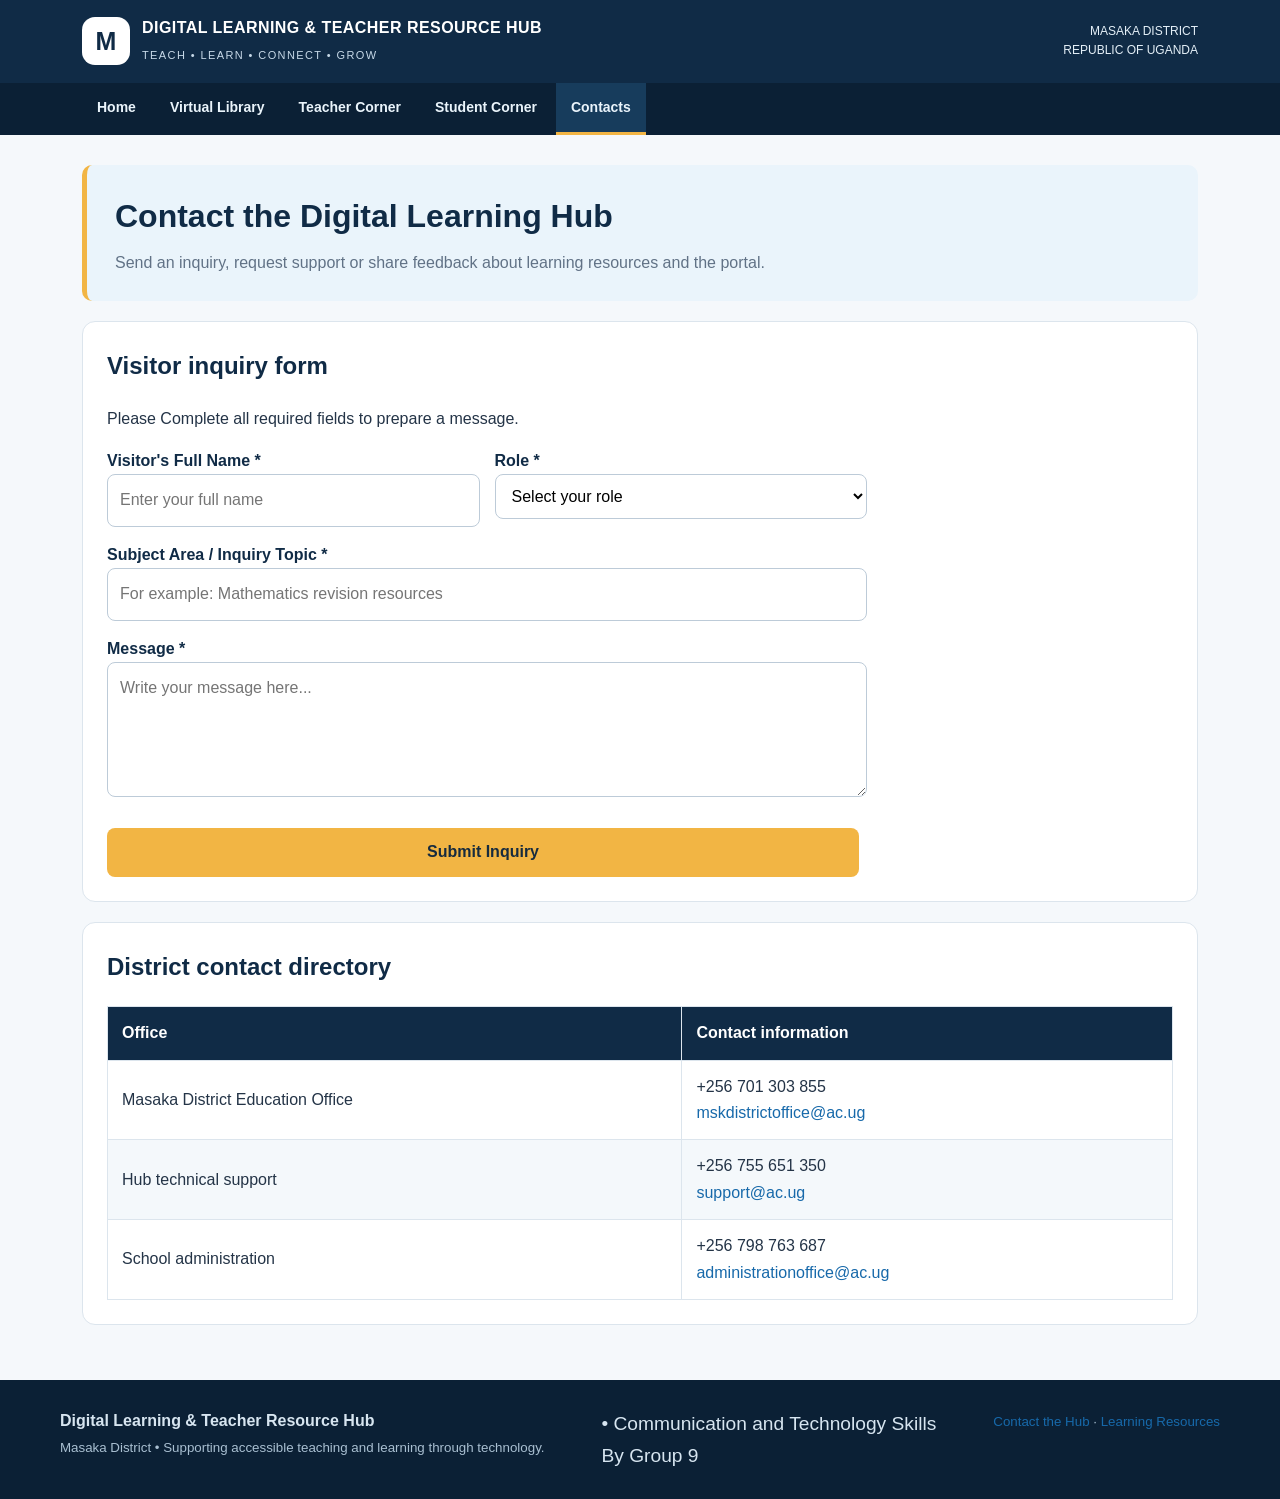
==== contacts.html @ 63b83ffe "Add files via upload" ====
<!DOCTYPE html>
<html lang="en"><head><meta charset="UTF-8"><meta name="viewport" content="width=device-width, initial-scale=1.0">
<title>Contacts | Masaka District Digital Learning Hub</title>
<meta name="description" content="Masaka District Digital Learning and Teacher Resource Hub for secondary school students, teachers and parents.">
<link rel="stylesheet" href="css/style.css"></head><body>
<header class="site-header"><div class="topbar"><a class="brand" href="index.html"><div class="brand-mark">M</div>
<div><strong>DIGITAL LEARNING & TEACHER RESOURCE HUB</strong><small>TEACH • LEARN • CONNECT • GROW</small></div></a>
<div class="header-note">MASAKA DISTRICT<br>REPUBLIC OF UGANDA</div></div></header>
<nav aria-label="Main navigation"><div class="nav-inner"><a href="index.html" class="">Home</a>
<a href="library.html" class="">Virtual Library</a><a href="teachers.html" class="">Teacher Corner</a><a href="students.html" class="">Student Corner</a>
<a href="contacts.html" class="active">Contacts</a></div></nav>
<main class="container">
<section class="page-heading"><h1>Contact the Digital Learning Hub</h1><p>Send an inquiry, 
request support or share feedback about learning resources and the portal.</p></section>
<section class="panel">
<h2>Visitor inquiry form</h2><p>Please Complete all required fields to prepare a message.</p>
<form action="mailto:REPLACE-WITH-AUTHORISED-PROJECT-EMAIL@example.com" method="post" enctype="text/plain">
<div class="form-row"><div><label for="fullname">Visitor's Full Name *</label><input id="fullname" name="Full Name" 
type="text" placeholder="Enter your full name" required></div><div><label for="role">Role *</label><select id="role" 
name="Role" required><option value="">Select your role</option><option>Student</option><option>Parent</option><option>Teacher</option>
<option>Other</option></select></div></div>
<div><label for="subject">Subject Area / Inquiry Topic *</label><input id="subject" name="Subject Area / Inquiry Topic" type="text" 
placeholder="For example: Mathematics revision resources" required></div>
<div><label for="message">Message *</label><textarea id="message" name="Message" placeholder="Write your message here..." required></textarea></div>
<button class="btn" type="submit">Submit Inquiry</button></form>
</section>
<section class="panel"><h2>District contact directory</h2><table><thead><tr><th>Office </th><th>Contact information</th></tr></thead>
<tbody><tr><td>Masaka District Education Office</td><td>+256 701 303 855 <br /> 
<a href="mailto:mskdistrictoffice@ac.ug">mskdistrictoffice@ac.ug</a> </td></tr>
<tr><td>Hub technical support</td><td>+256 755 651 350 <br /><a href="mailto:support@ac.ug">support@ac.ug</a></td></tr><tr><td>School administration</td>
<td> +256 798 763 687 <br /> <a href="mailto:administrationoffice@ac.ug">administrationoffice@ac.ug</a></td></tr></tbody></table></section>
</main>
<footer class="site-footer"><div class="footer-inner"><div><strong>Digital Learning & Teacher Resource Hub</strong><br><small>Masaka District 
• Supporting accessible teaching and learning through technology.</small></div><div><big> 
• Communication and Technology Skills<br>By Group 9</big></div><div><small><a href="contacts.html">Contact the Hub</a> 
· <a href="library.html">Learning Resources</a></small></div></div></footer>
</body></html>
---- css/style.css ----
:root{--navy:#102b46;--navy2:#0b2035;--blue:#1769aa;--sky:#eaf4fb;--gold:#f2b544;--ink:#243447;--muted:#617286;--line:#dce5ed;--white:#fff;--green:#16734b}
*{box-sizing:border-box}html{scroll-behavior:smooth}body{margin:0;font-family:Arial,Helvetica,sans-serif;line-height:1.65;color:var(--ink);background:#f5f8fb}
a{color:var(--blue);text-decoration:none}a:hover{text-decoration:underline}
.site-header{background:var(--navy);color:white}.topbar{max-width:1160px;margin:auto;padding:15px 22px;display:flex;align-items:center;justify-content:space-between;gap:18px}
.brand{display:flex;align-items:center;gap:12px;color:white}.brand:hover{text-decoration:none}.brand-mark{width:48px;height:48px;border-radius:13px;background:white;color:var(--navy);display:grid;place-items:center;font-size:25px;font-weight:bold}
.brand strong{display:block;font-size:16px;letter-spacing:.45px}.brand small{color:#c7d9e8;font-size:11px;letter-spacing:1.4px}
.header-note{font-size:12px;color:#e4eff7;text-align:right}
nav{background:var(--navy2);position:sticky;top:0;z-index:10}.nav-inner{max-width:1160px;margin:auto;padding:0 22px;display:flex;flex-wrap:wrap;gap:4px}
nav a{color:#eaf4fb;padding:13px 15px;font-weight:bold;font-size:14px;border-bottom:3px solid transparent}nav a:hover,nav a.active{background:#173c5c;border-bottom-color:var(--gold);text-decoration:none}
.container{max-width:1160px;margin:30px auto;padding:0 22px}.hero{background:linear-gradient(120deg,#102b46,#1769aa);color:white;border-radius:18px;padding:38px;display:grid;grid-template-columns:1.15fr .85fr;gap:28px;align-items:center;overflow:hidden}
.hero h1{font-size:clamp(30px,4vw,45px);line-height:1.12;margin:10px 0 16px}.hero p{font-size:17px;color:#e2eef7;max-width:680px}.eyebrow{text-transform:uppercase;letter-spacing:2px;font-size:12px;font-weight:bold;color:#f8cc70}
.hero-photo{width:100%;height:255px;object-fit:cover;border-radius:14px;border:3px solid #ffffff55;background:#d9e7f1}
.btn{display:inline-block;background:var(--gold);color:#172b3e;padding:11px 18px;border-radius:8px;font-weight:bold;margin:8px 8px 0 0;border:0}.btn:hover{filter:brightness(.97);text-decoration:none}.btn.secondary{background:white;color:var(--navy)}
.section-title{margin:34px 0 16px;color:var(--navy);font-size:25px}.cards{display:grid;grid-template-columns:repeat(3,1fr);gap:18px}
.card{background:white;border:1px solid var(--line);border-radius:13px;padding:21px;box-shadow:0 5px 18px #18344b0b}.card .emoji{font-size:29px}.card h3{margin:7px 0;color:var(--navy)}.card p{color:var(--muted);margin:6px 0}
.card-photo{width:100%;height:145px;object-fit:cover;border-radius:9px;background:#e6eef4;margin-bottom:8px}
.page-heading{background:var(--sky);border-left:5px solid var(--gold);padding:25px 28px;border-radius:10px}.page-heading h1{margin:0;color:var(--navy);font-size:32px}.page-heading p{margin:7px 0 0;color:var(--muted)}
.panel{background:white;border:1px solid var(--line);border-radius:13px;padding:24px;margin-top:20px}.panel h2{margin-top:0;color:var(--navy)}
table{width:100%;border-collapse:collapse;background:white;margin-top:14px}th,td{text-align:left;padding:13px 14px;border:1px solid var(--line)}th{background:var(--navy);color:white}tbody tr:nth-child(even){background:#f4f8fb}
.tag{display:inline-block;background:#e5f2fc;color:#15558b;padding:3px 9px;border-radius:30px;font-size:12px;font-weight:bold}.tag.gold{background:#fff1cc;color:#79520a}.tag.green{background:#e1f5eb;color:#17623f}
.notice{background:#fff7e6;border-left:4px solid var(--gold);padding:13px 16px;border-radius:7px;color:#684c17;margin:16px 0}
.notice-board{background:linear-gradient(135deg,#102b46,#174e78);color:white;border-radius:16px;padding:25px}.notice-board h2{margin:0 0 5px;color:white}.notice-board p{color:#d9e9f5;margin:0}
.notice-grid{display:grid;grid-template-columns:repeat(3,1fr);gap:15px;margin-top:18px}
.notice-card{background:#fff;border:1px solid var(--line);border-radius:12px;padding:18px;box-shadow:0 4px 14px #18344b0a}
.notice-card h3{font-size:17px;color:var(--navy);margin:9px 0 6px}.notice-card p{color:var(--muted);font-size:14px;margin:0 0 9px}.notice-card small{color:#78899a}
.video-frame{width:100%;max-width:850px;background:#0b2035;border-radius:12px;padding:10px}.video-frame video{width:100%;display:block;border-radius:8px;background:#000}
ul.clean{padding-left:21px}ul.clean li{margin:8px 0}
form{display:grid;gap:15px;max-width:760px}label{font-weight:bold;color:var(--navy)}input,select,textarea{width:100%;padding:12px;border:1px solid #bdcbd8;border-radius:8px;font:inherit;background:white}textarea{min-height:135px;resize:vertical}.form-row{display:grid;grid-template-columns:1fr 1fr;gap:15px}button{border:0;cursor:pointer;font:inherit}
.site-footer{margin-top:55px;background:#0b2035;color:#d7e5f0;padding:28px 22px}.footer-inner{max-width:1160px;margin:auto;display:flex;justify-content:space-between;gap:20px;flex-wrap:wrap}.site-footer small{color:#a9bfd1}
.rule-list{counter-reset:rule;list-style:none;padding:0;display:grid;grid-template-columns:1fr 1fr;gap:12px}.rule-list li{counter-increment:rule;background:#f5f9fc;border:1px solid var(--line);padding:14px;border-radius:9px}.rule-list li:before{content:counter(rule);display:inline-grid;place-items:center;background:var(--blue);color:white;width:28px;height:28px;border-radius:50%;font-weight:bold;margin-right:9px}
@media(max-width:760px){.hero{grid-template-columns:1fr;padding:27px 22px}.hero-photo{height:190px}.cards,.notice-grid{grid-template-columns:1fr}.form-row{grid-template-columns:1fr}.rule-list{grid-template-columns:1fr}.topbar{align-items:flex-start}.brand strong{font-size:14px}.header-note{display:none}nav a{padding:11px 10px;font-size:13px}.container{margin:20px auto}}
@media print{body{background:white}.site-header,nav,.site-footer,.no-print{display:none!important}.container{max-width:none;margin:0;padding:0}.panel{box-shadow:none;border:0}.rule-list li{break-inside:avoid}}
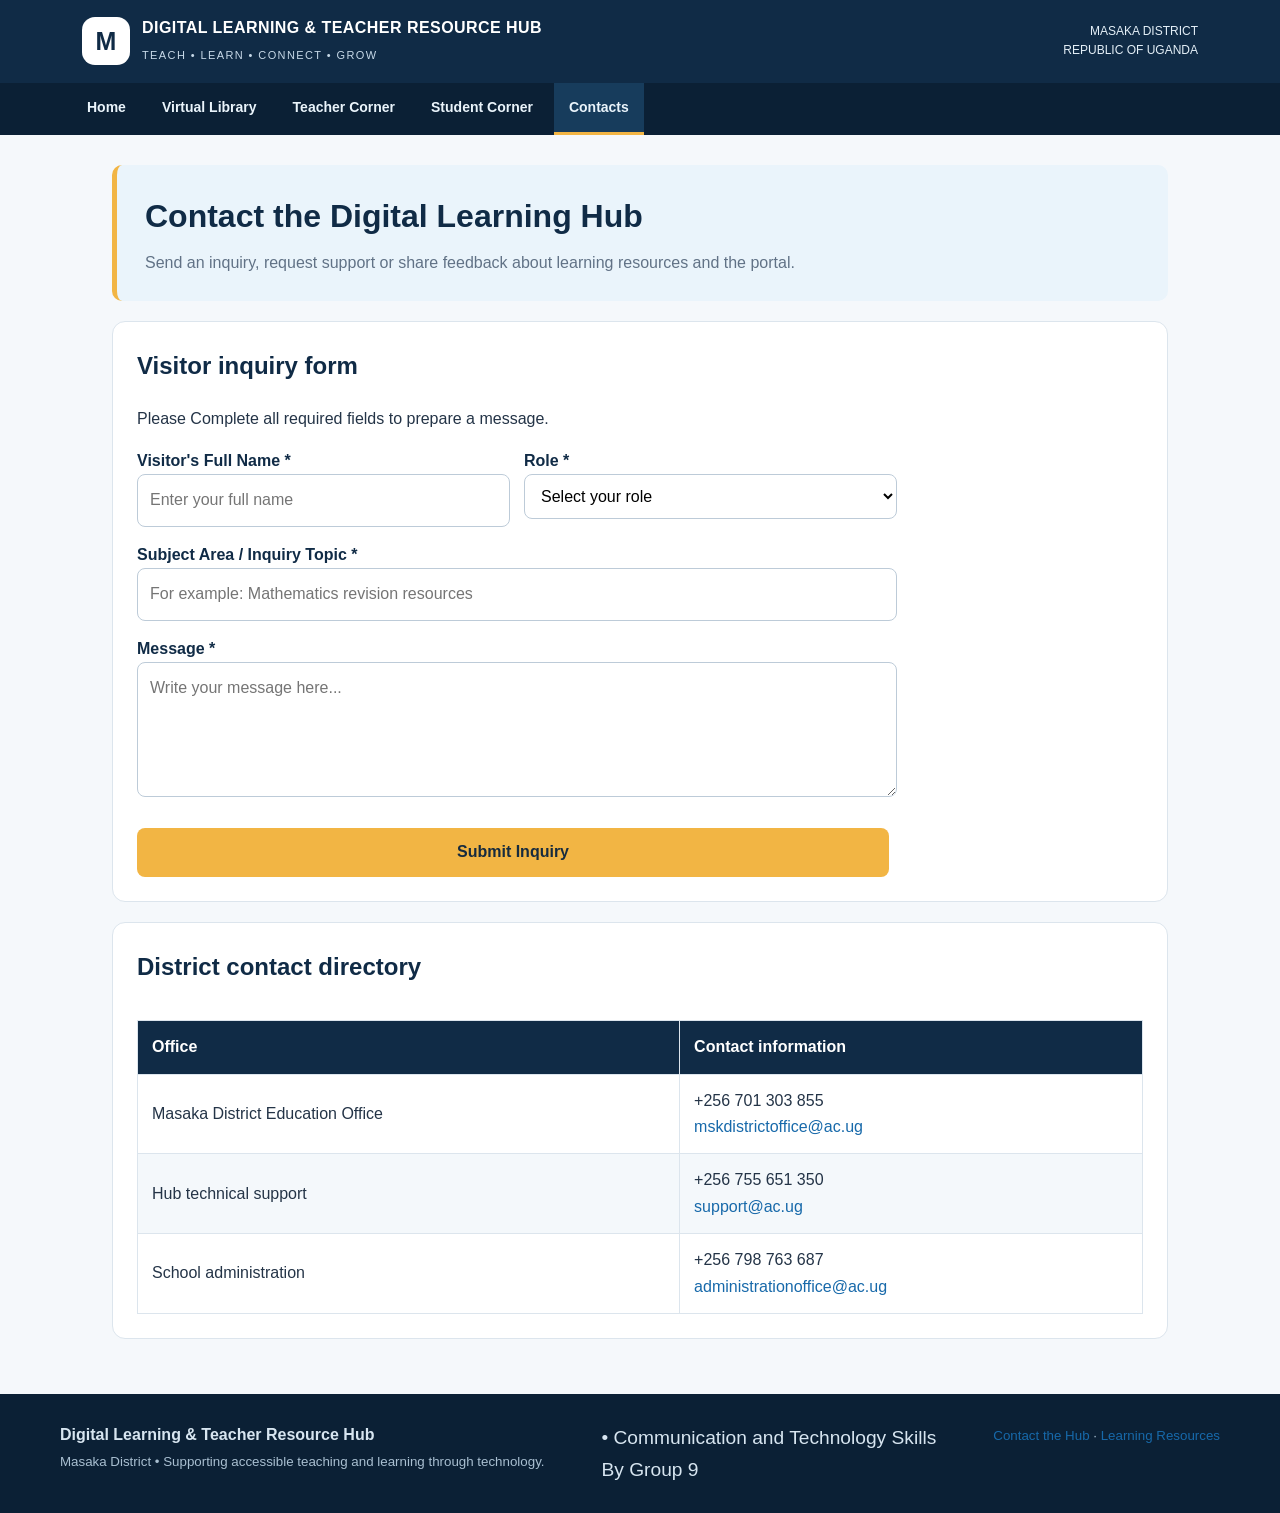
==== commit a2f3ce96: "Add files via upload" ====
--- a/contacts.html
+++ b/contacts.html
@@ -2,7 +2,99 @@
 <html lang="en"><head><meta charset="UTF-8"><meta name="viewport" content="width=device-width, initial-scale=1.0">
 <title>Contacts | Masaka District Digital Learning Hub</title>
 <meta name="description" content="Masaka District Digital Learning and Teacher Resource Hub for secondary school students, teachers and parents.">
-<link rel="stylesheet" href="css/style.css"></head><body>
+<link rel="stylesheet" href="css/style.css">
+<style>
+/* Mobile layout improvements */
+* { box-sizing: border-box; }
+html, body { max-width: 100%; overflow-x: hidden; }
+img { max-width: 100%; height: auto; }
+.container { width: min(100% - 24px, 1100px); margin-inline: auto; }
+.panel, .page-heading { min-width: 0; }
+.panel { overflow: hidden; }
+
+/* Keep the navigation on one line; swipe sideways on small screens */
+nav { width: 100%; }
+.nav-inner {
+  display: flex;
+  flex-wrap: nowrap;
+  gap: 6px;
+  overflow-x: auto;
+  overflow-y: hidden;
+  white-space: nowrap;
+  -webkit-overflow-scrolling: touch;
+  scrollbar-width: thin;
+  padding: 0 12px;
+}
+.nav-inner a { flex: 0 0 auto; white-space: nowrap; }
+
+/* Tables remain readable instead of squeezing every column */
+.table-scroll {
+  display: block;
+  width: 100%;
+  max-width: 100%;
+  overflow-x: auto;
+  overflow-y: hidden;
+  -webkit-overflow-scrolling: touch;
+  scrollbar-width: thin;
+}
+.table-scroll table {
+  width: 100%;
+  min-width: 650px;
+  border-collapse: collapse;
+}
+.table-scroll th, .table-scroll td {
+  overflow-wrap: break-word;
+  vertical-align: middle;
+}
+
+/* Forms and content cards adapt to narrow screens */
+.form-row {
+  display: grid;
+  grid-template-columns: repeat(2, minmax(0, 1fr));
+  gap: 14px;
+}
+input, select, textarea, button { max-width: 100%; }
+textarea { width: 100%; }
+@media (max-width: 600px) {
+  .container { width: calc(100% - 24px); }
+  .topbar { gap: 10px; flex-wrap: wrap; }
+  .brand { min-width: 0; max-width: 100%; }
+  .brand strong { overflow-wrap: anywhere; }
+  .header-note { font-size: 0.8rem; }
+  .page-heading h1 { font-size: clamp(1.45rem, 6vw, 2rem); line-height: 1.2; }
+  .panel { padding: 16px; margin-block: 14px; }
+  .form-row { grid-template-columns: 1fr; }
+  .table-scroll table { min-width: 620px; }
+  .site-footer .footer-inner { display: grid; gap: 14px; }
+}
+</style>
+
+
+<style>
+/* Header and navigation stacking fix */
+.site-header {
+  position: relative !important;
+  top: auto !important;
+  z-index: 2 !important;
+  width: 100%;
+}
+nav {
+  position: relative !important;
+  top: auto !important;
+  left: auto !important;
+  right: auto !important;
+  z-index: 3 !important;
+  width: 100%;
+  margin: 0;
+}
+.nav-inner {
+  position: relative !important;
+  top: auto !important;
+  transform: none !important;
+}
+</style>
+
+</head><body>
 <header class="site-header"><div class="topbar"><a class="brand" href="index.html"><div class="brand-mark">M</div>
 <div><strong>DIGITAL LEARNING & TEACHER RESOURCE HUB</strong><small>TEACH • LEARN • CONNECT • GROW</small></div></a>
 <div class="header-note">MASAKA DISTRICT<br>REPUBLIC OF UGANDA</div></div></header>
@@ -24,11 +116,11 @@
 <div><label for="message">Message *</label><textarea id="message" name="Message" placeholder="Write your message here..." required></textarea></div>
 <button class="btn" type="submit">Submit Inquiry</button></form>
 </section>
-<section class="panel"><h2>District contact directory</h2><table><thead><tr><th>Office </th><th>Contact information</th></tr></thead>
+<section class="panel"><h2>District contact directory</h2><div class="table-scroll"><table><thead><tr><th>Office </th><th>Contact information</th></tr></thead>
 <tbody><tr><td>Masaka District Education Office</td><td>+256 701 303 855 <br /> 
 <a href="mailto:mskdistrictoffice@ac.ug">mskdistrictoffice@ac.ug</a> </td></tr>
 <tr><td>Hub technical support</td><td>+256 755 651 350 <br /><a href="mailto:support@ac.ug">support@ac.ug</a></td></tr><tr><td>School administration</td>
-<td> +256 798 763 687 <br /> <a href="mailto:administrationoffice@ac.ug">administrationoffice@ac.ug</a></td></tr></tbody></table></section>
+<td> +256 798 763 687 <br /> <a href="mailto:administrationoffice@ac.ug">administrationoffice@ac.ug</a></td></tr></tbody></table></div></section>
 </main>
 <footer class="site-footer"><div class="footer-inner"><div><strong>Digital Learning & Teacher Resource Hub</strong><br><small>Masaka District 
 • Supporting accessible teaching and learning through technology.</small></div><div><big> 
